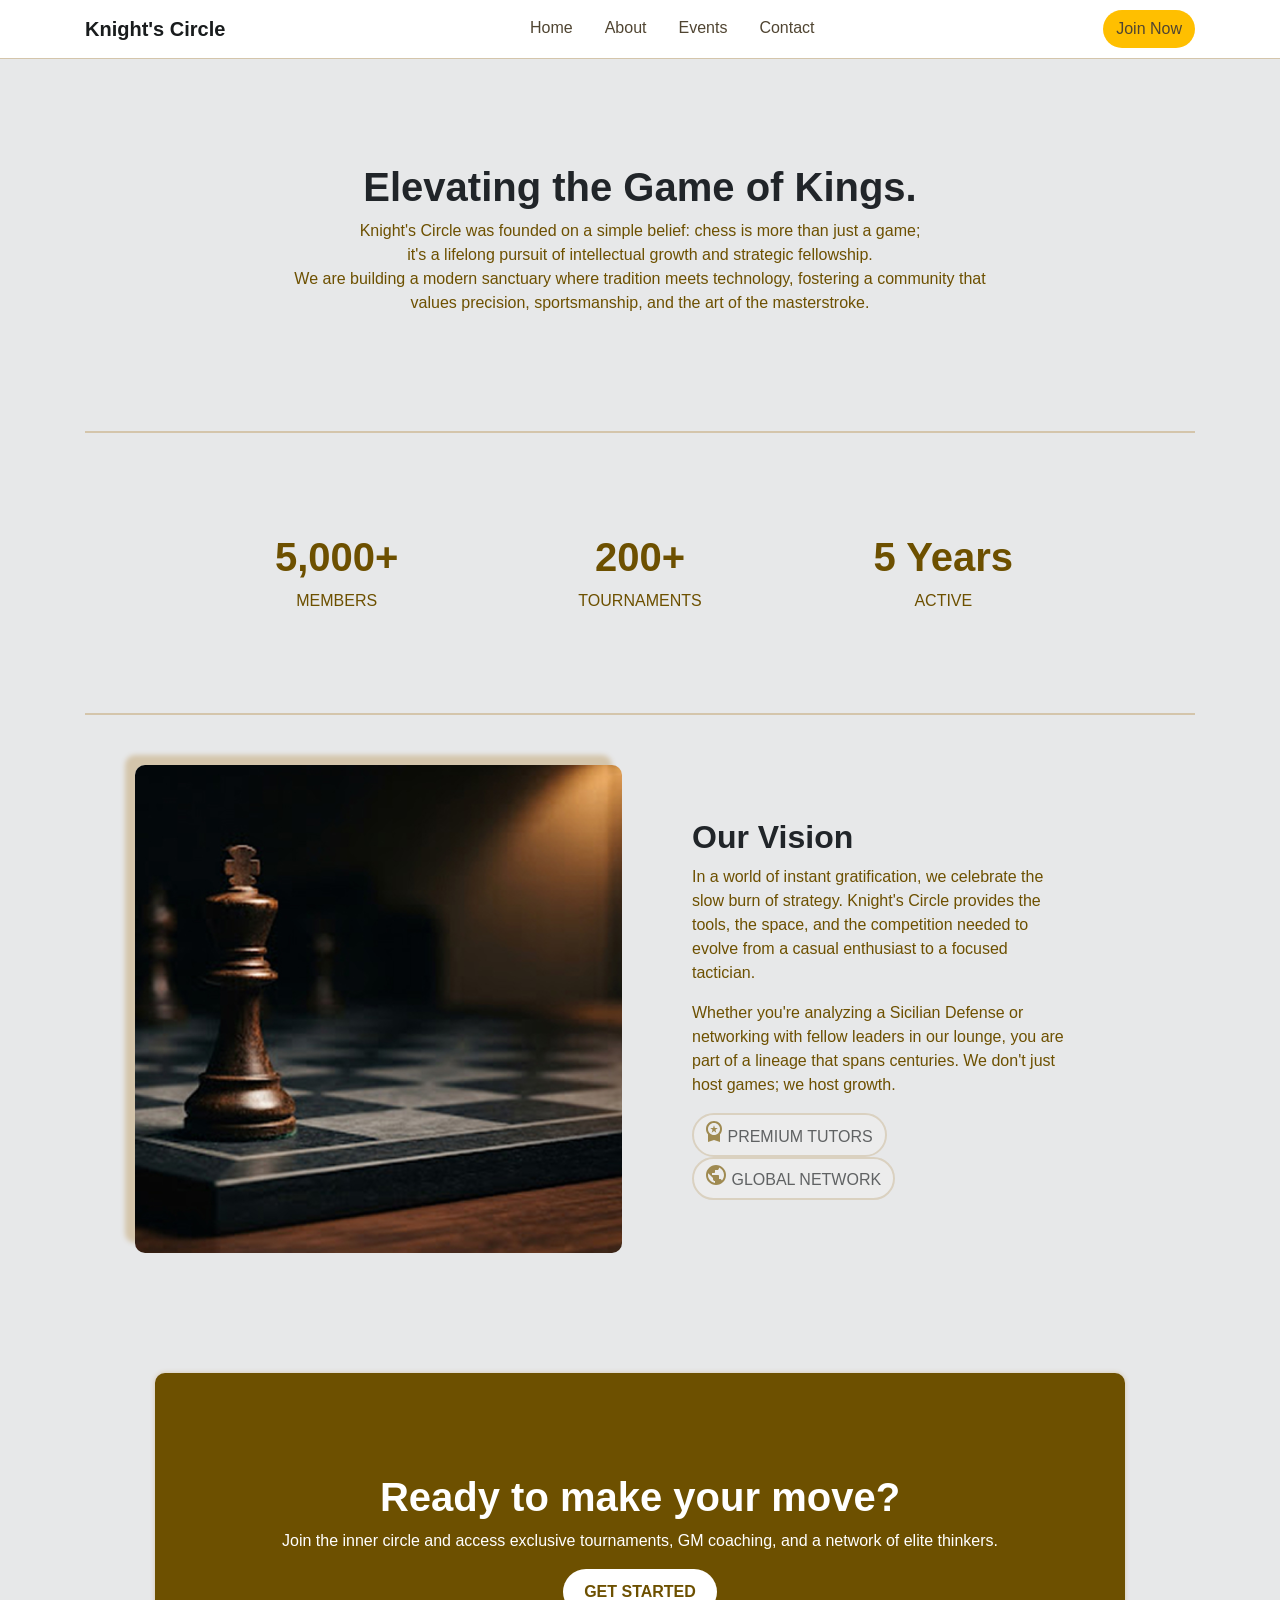
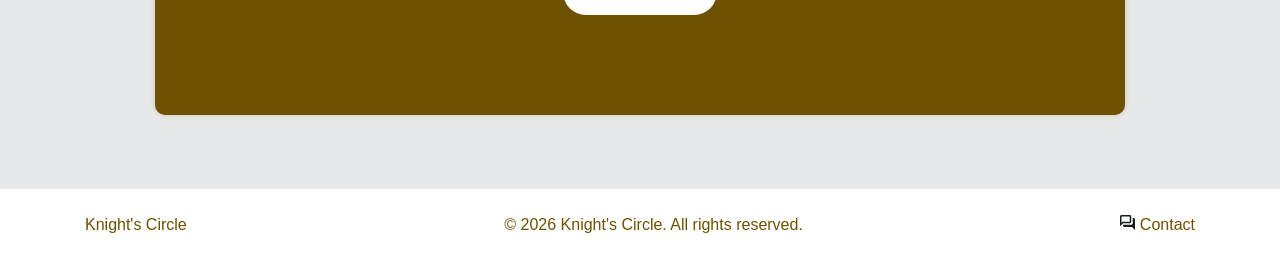
==== about.html @ 3d6956a4 "feat: about page added" ====
<!DOCTYPE html>
<html lang="en">
<head>
    <meta charset="UTF-8">
    <meta name="viewport" content="width=device-width, initial-scale=1.0">
    <link rel="stylesheet" href="css/bootstrap.css">
    <link rel="stylesheet" href="css/style.css">
    <link rel="stylesheet" href="css/about.css">
    <link rel="stylesheet" href="https://cdnjs.cloudflare.com/ajax/libs/font-awesome/6.5.0/css/all.min.css">
    <title>About</title>
</head>
<body>
    <nav class="navbar">
        <div class="container">
            <a href="#" class="navbar-brand">Knight's Circle</a>
            <ul class="nav">
                <li class="nav-item"><a href="index.html" class="nav-link sm">Home</a></li>
                <li class="nav-item"><a href="about.html" class="nav-link">About</a></li>
                <li class="nav-item"><a href="events.html" class="nav-link">Events</a></li>
                <li class="nav-item"><a href="" class="nav-link">Contact</a></li>
            </ul>
            <button class="btn btn-orange">Join Now</button>
        </div>
    </nav>

    <section class="p-1">
        <div class="container">
            <div class="about text-center">
                <h1>Elevating the Game of Kings.</h1>
                <p>
                    Knight's Circle was founded on a simple belief: chess is more than just a game; <br> it's a
                    lifelong pursuit of intellectual growth and strategic fellowship. <br> We are building a
                    modern sanctuary where tradition meets technology, fostering a community that <br>
                    values precision, sportsmanship, and the art of the masterstroke.
                </p>
            </div>

            <div class="lines"></div>
            <div class="row">
                <div class="col-sm col-md-4">
                    <h1 class="text-center">5,000+</h1>
                    <span class="d-flex justify-content-center">MEMBERS</span>
                </div>
                <div class="col-sm col-md-4">
                    <h1 class="text-center">200+</h1>
                    <span class="d-flex justify-content-center">TOURNAMENTS</span>
                </div>
                <div class="col-sm col-md-4">
                    <h1 class="text-center">5 Years</h1>
                    <span class="d-flex justify-content-center">ACTIVE</span>
                </div>
            </div>
            <div class="lines"></div>

            <div class="vision">
                <div class="v d-flex justify-content-between align-items-center">
                    <img src="imgs/chess.png" alt="chess">
                    <div class="vsion">
                        <h2>Our Vision</h2>
                        <p>
                            In a world of instant gratification, we celebrate the slow burn of
                            strategy. Knight's Circle provides the tools, the space, and the
                            competition needed to evolve from a casual enthusiast to a
                            focused tactician.
                        </p>
                        <p>
                            Whether you're analyzing a Sicilian Defense or networking
                            with fellow leaders in our lounge, you are part of a lineage that
                            spans centuries. We don't just host games; we host growth.
                        </p>
                        <button class="btn disabled">
                            <svg xmlns="http://www.w3.org/2000/svg" width="16" height="21" viewBox="0 0 16 21" fill="none">
                                <path d="M5.675 11.7L6.55 8.85L4.25 7H7.1L8 4.2L8.9 7H11.75L9.425 8.85L10.3 11.7L8 9.925L5.675 11.7V11.7M2 21V13.275C1.36667 12.575 0.875 11.775 0.525 10.875C0.175 9.975 0 9.01667 0 8C0 5.76667 0.775 3.875 2.325 2.325C3.875 0.775 5.76667 0 8 0C10.2333 0 12.125 0.775 13.675 2.325C15.225 3.875 16 5.76667 16 8C16 9.01667 15.825 9.975 15.475 10.875C15.125 11.775 14.6333 12.575 14 13.275V21L8 19L2 21V21M8 14C9.66667 14 11.0833 13.4167 12.25 12.25C13.4167 11.0833 14 9.66667 14 8C14 6.33333 13.4167 4.91667 12.25 3.75C11.0833 2.58333 9.66667 2 8 2C6.33333 2 4.91667 2.58333 3.75 3.75C2.58333 4.91667 2 6.33333 2 8C2 9.66667 2.58333 11.0833 3.75 12.25C4.91667 13.4167 6.33333 14 8 14V14" fill="#795900"/>
                            </svg>
                            <span>PREMIUM TUTORS</span>
                        </button>
                        <button class="btn disabled">
                            <svg xmlns="http://www.w3.org/2000/svg" width="20" height="20" viewBox="0 0 20 20" fill="none">
                                <path d="M10 20C8.61667 20 7.31667 19.7375 6.1 19.2125C4.88333 18.6875 3.825 17.975 2.925 17.075C2.025 16.175 1.3125 15.1167 0.7875 13.9C0.2625 12.6833 0 11.3833 0 10C0 8.61667 0.2625 7.31667 0.7875 6.1C1.3125 4.88333 2.025 3.825 2.925 2.925C3.825 2.025 4.88333 1.3125 6.1 0.7875C7.31667 0.2625 8.61667 0 10 0C11.3833 0 12.6833 0.2625 13.9 0.7875C15.1167 1.3125 16.175 2.025 17.075 2.925C17.975 3.825 18.6875 4.88333 19.2125 6.1C19.7375 7.31667 20 8.61667 20 10C20 11.3833 19.7375 12.6833 19.2125 13.9C18.6875 15.1167 17.975 16.175 17.075 17.075C16.175 17.975 15.1167 18.6875 13.9 19.2125C12.6833 19.7375 11.3833 20 10 20ZM9 17.95V16C8.45 16 7.97917 15.8042 7.5875 15.4125C7.19583 15.0208 7 14.55 7 14V13L2.2 8.2C2.15 8.5 2.10417 8.8 2.0625 9.1C2.02083 9.4 2 9.7 2 10C2 12.0167 2.6625 13.7833 3.9875 15.3C5.3125 16.8167 6.98333 17.7 9 17.95ZM15.9 15.4C16.5833 14.65 17.1042 13.8125 17.4625 12.8875C17.8208 11.9625 18 11 18 10C18 8.36667 17.5458 6.875 16.6375 5.525C15.7292 4.175 14.5167 3.2 13 2.6V3C13 3.55 12.8042 4.02083 12.4125 4.4125C12.0208 4.80417 11.55 5 11 5H9V7C9 7.28333 8.90417 7.52083 8.7125 7.7125C8.52083 7.90417 8.28333 8 8 8H6V10H12C12.2833 10 12.5208 10.0958 12.7125 10.2875C12.9042 10.4792 13 10.7167 13 11V14H14C14.4333 14 14.825 14.1292 15.175 14.3875C15.525 14.6458 15.7667 14.9833 15.9 15.4Z" fill="#795900"/>
                            </svg>
                            <span>GLOBAL NETWORK</span>
                        </button>
                    </div>
                </div>
            </div>

            <div class="join text-center">
                <h1>Ready to make your move?</h1>
                <p>
                    Join the inner circle and access exclusive tournaments, GM coaching, and a network
                    of elite thinkers.
                </p>
                <button class="btn">GET STARTED</button>
            </div>
        </div>
    </section>

    <footer class="py-4">
        <div class="container d-flex justify-content-between align-items-center flex-wrap">
            <div class="footer-name">Knight's Circle</div>
            <div class="footer-copyright">© 2026 Knight's Circle. All rights reserved.</div>
            <div class="footer-links">
                <svg xmlns="http://www.w3.org/2000/svg" width="15" height="15" viewBox="0 0 15 15" fill="none">
                    <path d="M15 15L12 12H4.5C4.0875 12 3.73437 11.8531 3.44062 11.5594C3.14687 11.2656 3 10.9125 3 10.5V9.75H11.25C11.6625 9.75 12.0156 9.60312 12.3094 9.30937C12.6031 9.01562 12.75 8.6625 12.75 8.25V3H13.5C13.9125 3 14.2656 3.14687 14.5594 3.44062C14.8531 3.73437 15 4.0875 15 4.5V15V15M1.5 7.63125L2.38125 6.75H9.75V6.75V6.75V1.5V1.5V1.5H1.5V1.5V1.5V7.63125V7.63125M0 11.25V1.5C0 1.0875 0.146875 0.734375 0.440625 0.440625C0.734375 0.146875 1.0875 0 1.5 0H9.75C10.1625 0 10.5156 0.146875 10.8094 0.440625C11.1031 0.734375 11.25 1.0875 11.25 1.5V6.75C11.25 7.1625 11.1031 7.51562 10.8094 7.80937C10.5156 8.10312 10.1625 8.25 9.75 8.25H3L0 11.25V11.25M1.5 6.75V1.5V1.5V1.5V1.5V1.5V1.5V6.75V6.75V6.75V6.75V6.75V6.75" fill="#191C1D"/>
                </svg>
                <a href="" class="contact">Contact</a>
            </div>
        </div>
    </footer>
</body>
</html>
---- css/style.css ----
:root {
    --orange: #FFBF00;
    --brown: #6D5000;
    --light-brown: #504532;
    --light-bg: #FFEFD5;
    --brown-border: #D4C5AB;
    --bg-dark: #191C1D;
    --bg-off-white: #E7E8E9;
    --bg-white: #FFFFFF;
}

* {
    box-sizing: border-box;
}

nav {
    background-color: var(--bg-white);
}

.navbar-brand {
    color: var(--bg-dark);
    font-weight: bold;
}

.nav li a {
    color: var(--light-brown);
    border-bottom: 2px solid var(--bg-white);
}

.nav li a:hover {
    color: var(--brown);
    border-bottom: 2px solid var(--brown);
}

.part1 {
    background-image: url("/imgs/Container.jpg");
    background-size: 100% 100%;
    background-repeat: no-repeat;
}

.sec-1 {
    padding: 150px 0;
}

.btn-orange {
    background-color: var(--orange);
    color: var(--light-brown);
    border-radius: 30px;
}

.btn-orange:hover {
    box-shadow: 0 0 10px var(--orange);
}

.btn-outline-brown {
    border: 2px solid var(--brown-border);
    border-radius: 30px;
    background-color: transparent;
}

.btn-outline-brown:hover {
    box-shadow: 0 0 10px var(--brown-border);
}

.describe {
    color: var(--light-brown);
}

h1, h2 {
    font-weight: bold;
}

span {
    color: var(--brown);
}

.sec-2 {
    background-color: var(--bg-white);
}

.line {
    background-color: var(--orange);
    padding: 3px;
    margin: 20px auto;
    width: 90px;    
    border-radius: 30px;
}

.whys {
    background-color: var(--bg-off-white);
    border: 2px solid var(--brown-border);
    padding: 20px;
    margin: 45px;
    border-radius: 10px;
}

svg {
    font-weight: bold;
}

.cap,
.world,
.cup {
    background-color: var(--light-bg);
    padding: 10px;
    width: fit-content;
    border-radius: 10px;
    margin: 10px;
}

.row p {
    color: var(--light-brown);
}

.part3 {
    background-color: var(--bg-off-white);
}

.btn-brown {
    color: var(--brown);
    border: 3px solid var(--bg-off-white);
    background-color: transparent;
    font-weight: bold;
}

.btn-brown:hover {
    border-bottom: 3px solid var(--orange);
}

.sec-3 p {
    color: var(--brown);
}

.card {
    margin: 45px;
    border-radius: 10px;
    width: fit-content;
}

.card-img-top {
    width: 100%;
    padding-top: 15px;
}

.btn-register {
    background-color: transparent;
    border: 2px solid var(--brown-border);
    border-radius: 3px;
    margin-top: 10px;
    width: 100%;
}

.btn-register:hover {
    box-shadow: 0 0 10px var(--brown-border);
}

footer {
    color: var(--brown);
}

.contact {
    color: var(--brown);
}

.contact:hover {
    text-decoration: none;
    color: var(--bg-dark);
}
---- css/about.css ----
* {
    margin: 0;
    padding: 0;
}

section {
    background-color: var(--bg-off-white);
}

.navbar {
    border-bottom: 1px solid var(--brown-border);
}

.about {
    padding: 100px;
}

.about p {
    color: var(--brown);
}

.lines {
    width: 100%;
    background-color: var(--brown-border);
    padding: 1px;
}

.row {
    margin: 100px;
}

.row h1 {
    color: var(--brown);
}

.vision  img {
    border-radius: 10px;
    box-shadow: -10px -10px 5px var(--brown-border);
}

.vision h2 {
    font-weight: bold;
} 

.vision p {
    color: var(--brown);
}


.vision .vsion {
    margin: 0 70px;
}

.vision .btn {
    border: 2px solid var(--brown-border);
    border-radius: 30px;
}

.vision span {
    color: var(--bg-dark);
    padding-left: 1px;
}

.v {
    padding: 50px;
}

.join {
    background-color: var(--brown);
    margin: 70px;
    padding: 100px;
    border-radius: 10px;
    box-shadow: 0 0 5px var(--brown-border);
}

.join h1,
.join p {
    color: var(--bg-white);
}

.join .btn {
    background-color: var(--bg-white);
    color: var(--brown);
    font-weight: bold;
    padding: 10px 20px;
    border-radius: 30px;
}

footer {
    width: 100%;
    color: var(--brown);
    background-color: var(--bg-white);
}

.contact {
    color: var(--brown);
}

.contact:hover {
    text-decoration: none;
    color: var(--bg-dark);
}
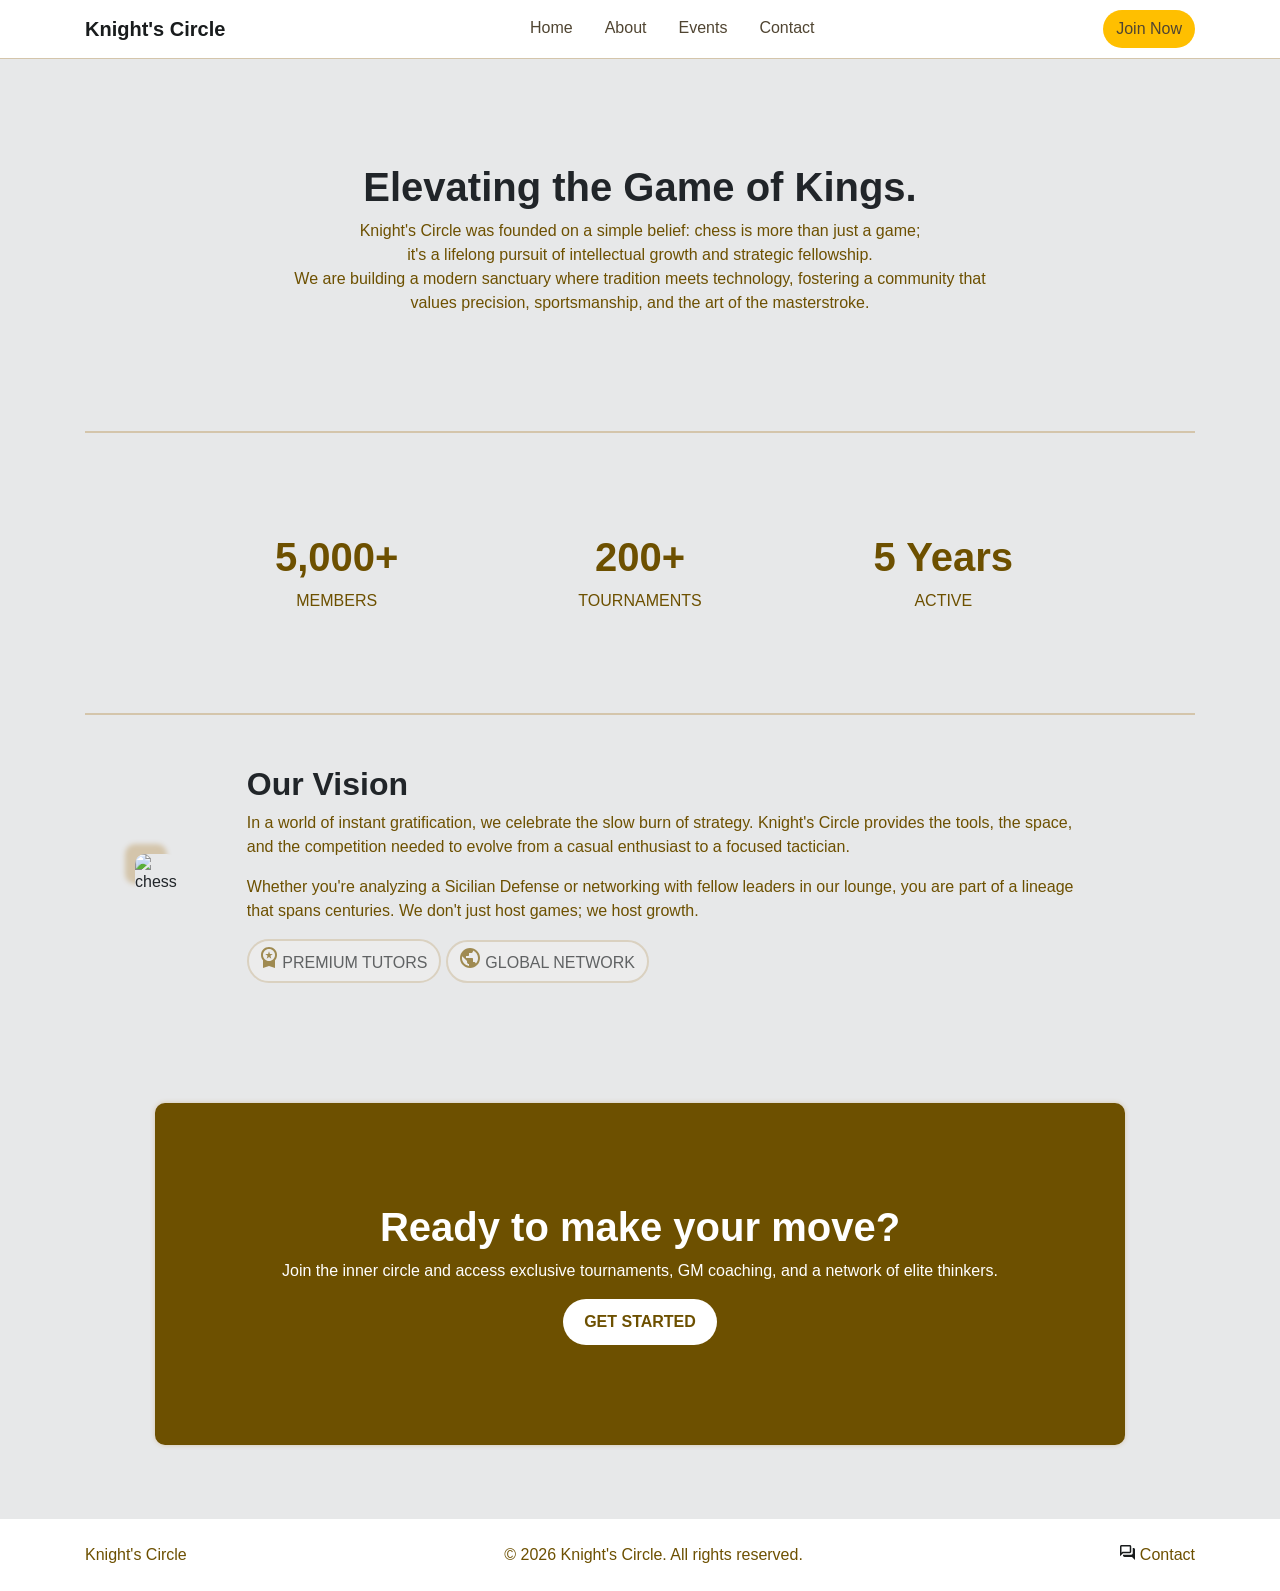
==== commit b8bfd89c: "fix: fix imgs links" ====
--- a/about.html
+++ b/about.html
@@ -54,7 +54,7 @@
 
             <div class="vision">
                 <div class="v d-flex justify-content-between align-items-center">
-                    <img src="imgs/chess.png" alt="chess">
+                    <img src="https://i.ibb.co/wh0WSBD6/chess.png" alt="chess">
                     <div class="vsion">
                         <h2>Our Vision</h2>
                         <p>
--- a/css/style.css
+++ b/css/style.css
@@ -33,7 +33,7 @@
 }
 
 .part1 {
-    background-image: url("/imgs/Container.jpg");
+    background-image: url("https://i.ibb.co/670KWJjy/Container.jpg");
     background-size: 100% 100%;
     background-repeat: no-repeat;
 }
